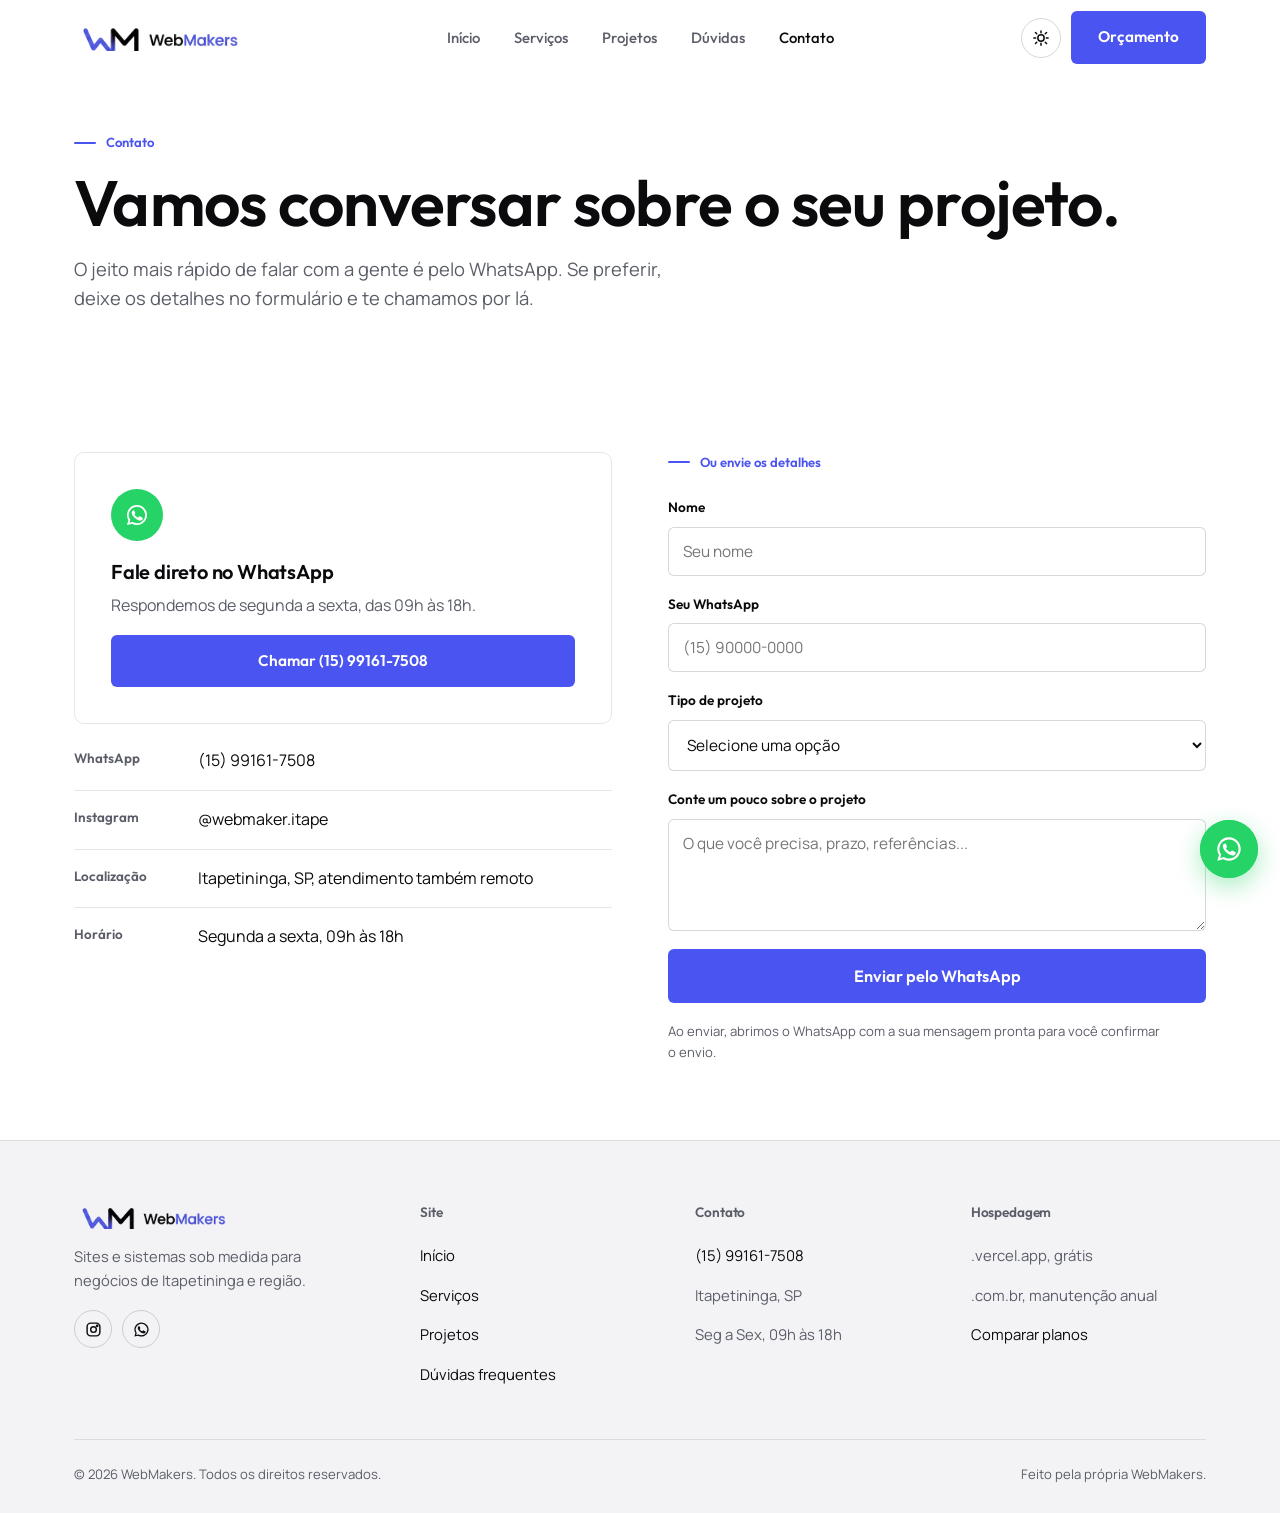
==== contato.html @ ed1ba47e "Upload do site, feito pelo vs code" ====
<!doctype html>
<html lang="pt-BR" data-theme="light">
<head>
<meta charset="UTF-8">
<meta name="viewport" content="width=device-width, initial-scale=1.0">
<title>WebMakers | Contato</title>
<meta name="description" content="Fale com a WebMakers pelo WhatsApp (15) 99161-7508 ou envie os detalhes do seu projeto pelo formulário.">
<link rel="icon" href="assets/favicon-32.png" sizes="32x32" type="image/png">
<link rel="icon" href="assets/favicon-192.png" sizes="192x192" type="image/png">
<link rel="apple-touch-icon" href="assets/apple-touch-icon.png">
<link rel="preconnect" href="https://fonts.googleapis.com">
<link rel="preconnect" href="https://fonts.gstatic.com" crossorigin>
<link href="https://fonts.googleapis.com/css2?family=Outfit:wght@500;600;700&family=Manrope:wght@400;500;600;700&display=swap" rel="stylesheet">
<link rel="stylesheet" href="css/style.css">
</head>
<body>

<header class="site-header">
  <div class="container">
    <a href="index.html" class="brand" aria-label="Página inicial da WebMakers">
      <img class="logo-light" src="assets/logo-light.png" alt="WebMakers">
      <img class="logo-dark" src="assets/logo-dark.png" alt="WebMakers">
    </a>

    <nav class="nav-desktop" aria-label="Navegação principal">
      <a href="index.html">Início</a>
      <a href="servicos.html">Serviços</a>
      <a href="projetos.html">Projetos</a>
      <a href="faq.html">Dúvidas</a>
      <a href="contato.html" aria-current="page">Contato</a>
    </nav>

    <div class="header-actions">
      <button class="theme-toggle" type="button" aria-label="Alternar tema claro/escuro" aria-pressed="false">
        <svg class="icon-sun" viewBox="0 0 24 24" fill="none" stroke="currentColor" stroke-width="2" stroke-linecap="round"><circle cx="12" cy="12" r="4.2"/><path d="M12 2.5v2.4M12 19.1v2.4M4.6 4.6l1.7 1.7M17.7 17.7l1.7 1.7M2.5 12h2.4M19.1 12h2.4M4.6 19.4l1.7-1.7M17.7 6.3l1.7-1.7"/></svg>
        <svg class="icon-moon" viewBox="0 0 24 24" fill="none" stroke="currentColor" stroke-width="2" stroke-linecap="round" stroke-linejoin="round"><path d="M20 14.5A8.5 8.5 0 1 1 9.5 4a6.8 6.8 0 0 0 10.5 10.5z"/></svg>
      </button>
      <a href="contato.html" class="btn btn-primary">Orçamento</a>
      <button class="nav-toggle" type="button" aria-label="Abrir menu" aria-expanded="false">
        <span></span><span></span><span></span>
      </button>
    </div>
  </div>
</header>

<nav class="mobile-nav" aria-label="Navegação móvel">
  <a href="index.html">Início</a>
  <a href="servicos.html">Serviços</a>
  <a href="projetos.html">Projetos</a>
  <a href="faq.html">Dúvidas</a>
  <a href="contato.html">Contato</a>
  <a href="https://wa.me/5515991617508" class="btn btn-primary btn-block" target="_blank" rel="noopener">Falar no WhatsApp</a>
</nav>

<main id="conteudo">

  <section class="page-hero">
    <div class="container">
      <p class="eyebrow">Contato</p>
      <h1>Vamos conversar sobre o seu projeto.</h1>
      <p class="lede">O jeito mais rápido de falar com a gente é pelo WhatsApp. Se preferir, deixe os detalhes no formulário e te chamamos por lá.</p>
    </div>
  </section>

  <section class="section--tight">
    <div class="container">
      <div class="contact-grid">

        <div>
          <div class="whatsapp-card">
            <div class="wa-icon">
              <svg width="24" height="24" viewBox="0 0 24 24" fill="currentColor"><path d="M12 2a10 10 0 0 0-8.6 15.1L2 22l5.1-1.3A10 10 0 1 0 12 2zm0 18.2a8.2 8.2 0 0 1-4.2-1.1l-.3-.2-3 .8.8-2.9-.2-.3A8.2 8.2 0 1 1 12 20.2zm4.5-6.1c-.2-.1-1.5-.7-1.7-.8-.2-.1-.4-.1-.6.1-.2.2-.7.8-.8 1-.2.2-.3.2-.5.1-.2-.1-1-.4-2-1.2-.7-.6-1.2-1.4-1.4-1.6-.1-.2 0-.4.1-.5.1-.1.2-.3.4-.4.1-.2.2-.3.2-.5.1-.2 0-.4 0-.5 0-.1-.6-1.5-.8-2-.2-.5-.4-.4-.6-.4h-.5c-.2 0-.5.1-.7.3-.2.2-.9.9-.9 2.2s1 2.6 1.1 2.7c.1.2 2 3 4.7 4.2.7.3 1.2.5 1.6.6.7.2 1.3.2 1.8.1.5-.1 1.5-.6 1.7-1.2.2-.6.2-1.1.2-1.2-.1-.1-.3-.2-.5-.3z"/></svg>
            </div>
            <h3>Fale direto no WhatsApp</h3>
            <p>Respondemos de segunda a sexta, das 09h às 18h.</p>
            <a href="https://wa.me/5515991617508?text=Ol%C3%A1%2C%20vim%20pelo%20site%20e%20quero%20um%20or%C3%A7amento" class="btn btn-primary btn-block" target="_blank" rel="noopener">Chamar (15) 99161-7508</a>
          </div>

          <div style="margin-top:8px;">
            <div class="contact-detail">
              <span class="label">WhatsApp</span>
              <span class="value"><a href="https://wa.me/5515991617508" target="_blank" rel="noopener">(15) 99161-7508</a></span>
            </div>
            <div class="contact-detail">
              <span class="label">Instagram</span>
              <span class="value"><a href="https://www.instagram.com/webmaker.itape/" target="_blank" rel="noopener">@webmaker.itape</a></span>
            </div>
            <div class="contact-detail">
              <span class="label">Localização</span>
              <span class="value">Itapetininga, SP, atendimento também remoto</span>
            </div>
            <div class="contact-detail">
              <span class="label">Horário</span>
              <span class="value">Segunda a sexta, 09h às 18h</span>
            </div>
          </div>
        </div>

        <form class="contact-form" id="contactForm">
          <p class="eyebrow" style="margin-bottom:6px;">Ou envie os detalhes</p>
          <div class="field">
            <label for="name">Nome</label>
            <input type="text" id="name" name="name" placeholder="Seu nome" required>
          </div>
          <div class="field">
            <label for="phone">Seu WhatsApp</label>
            <input type="tel" id="phone" name="phone" placeholder="(15) 90000-0000" required>
          </div>
          <div class="field">
            <label for="service">Tipo de projeto</label>
            <select id="service" name="service" required>
              <option value="" disabled selected>Selecione uma opção</option>
              <option>Site institucional</option>
              <option>Landing page</option>
              <option>Loja virtual</option>
              <option>Sistema sob medida</option>
              <option>Manutenção de site existente</option>
              <option>Ainda não sei</option>
            </select>
          </div>
          <div class="field">
            <label for="message">Conte um pouco sobre o projeto</label>
            <textarea id="message" name="message" rows="4" placeholder="O que você precisa, prazo, referências..."></textarea>
          </div>
          <button type="submit" class="btn btn-primary btn-lg btn-block">Enviar pelo WhatsApp</button>
          <p class="form-note">Ao enviar, abrimos o WhatsApp com a sua mensagem pronta para você confirmar o envio.</p>
        </form>

      </div>
    </div>
  </section>

</main>

<footer class="site-footer">
  <div class="container">
    <div class="footer-top">
      <div class="footer-brand">
        <img src="assets/logo-light.png" alt="WebMakers">
        <p>Sites e sistemas sob medida para negócios de Itapetininga e região.</p>
        <div class="footer-social">
          <a href="https://www.instagram.com/webmaker.itape/" target="_blank" rel="noopener" aria-label="Instagram da WebMakers">
            <svg width="17" height="17" viewBox="0 0 24 24" fill="none" stroke="currentColor" stroke-width="2"><rect x="3" y="3" width="18" height="18" rx="5"/><circle cx="12" cy="12" r="4"/><circle cx="17.2" cy="6.8" r="1"/></svg>
          </a>
          <a href="https://wa.me/5515991617508" target="_blank" rel="noopener" aria-label="WhatsApp da WebMakers">
            <svg width="17" height="17" viewBox="0 0 24 24" fill="currentColor"><path d="M12 2a10 10 0 0 0-8.6 15.1L2 22l5.1-1.3A10 10 0 1 0 12 2zm0 18.2a8.2 8.2 0 0 1-4.2-1.1l-.3-.2-3 .8.8-2.9-.2-.3A8.2 8.2 0 1 1 12 20.2zm4.5-6.1c-.2-.1-1.5-.7-1.7-.8-.2-.1-.4-.1-.6.1-.2.2-.7.8-.8 1-.2.2-.3.2-.5.1-.2-.1-1-.4-2-1.2-.7-.6-1.2-1.4-1.4-1.6-.1-.2 0-.4.1-.5.1-.1.2-.3.4-.4.1-.2.2-.3.2-.5.1-.2 0-.4 0-.5 0-.1-.6-1.5-.8-2-.2-.5-.4-.4-.6-.4h-.5c-.2 0-.5.1-.7.3-.2.2-.9.9-.9 2.2s1 2.6 1.1 2.7c.1.2 2 3 4.7 4.2.7.3 1.2.5 1.6.6.7.2 1.3.2 1.8.1.5-.1 1.5-.6 1.7-1.2.2-.6.2-1.1.2-1.2-.1-.1-.3-.2-.5-.3z"/></svg>
          </a>
        </div>
      </div>

      <div class="footer-col">
        <h4>Site</h4>
        <ul>
          <li><a href="index.html">Início</a></li>
          <li><a href="servicos.html">Serviços</a></li>
          <li><a href="projetos.html">Projetos</a></li>
          <li><a href="faq.html">Dúvidas frequentes</a></li>
        </ul>
      </div>

      <div class="footer-col">
        <h4>Contato</h4>
        <ul>
          <li><a href="https://wa.me/5515991617508" target="_blank" rel="noopener">(15) 99161-7508</a></li>
          <li><span class="muted">Itapetininga, SP</span></li>
          <li><span class="muted">Seg a Sex, 09h às 18h</span></li>
        </ul>
      </div>

      <div class="footer-col">
        <h4>Hospedagem</h4>
        <ul>
          <li><span class="muted">.vercel.app, grátis</span></li>
          <li><span class="muted">.com.br, manutenção anual</span></li>
          <li><a href="servicos.html">Comparar planos</a></li>
        </ul>
      </div>
    </div>

    <div class="footer-bottom">
      <span>© <span data-year>2026</span> WebMakers. Todos os direitos reservados.</span>
      <span>Feito pela própria WebMakers.</span>
    </div>
  </div>
</footer>

<a class="wa-float" href="https://wa.me/5515991617508?text=Ol%C3%A1%2C%20vim%20pelo%20site%20e%20quero%20um%20or%C3%A7amento" target="_blank" rel="noopener" aria-label="Falar no WhatsApp">
  <svg viewBox="0 0 24 24" fill="currentColor"><path d="M12 2a10 10 0 0 0-8.6 15.1L2 22l5.1-1.3A10 10 0 1 0 12 2zm0 18.2a8.2 8.2 0 0 1-4.2-1.1l-.3-.2-3 .8.8-2.9-.2-.3A8.2 8.2 0 1 1 12 20.2zm4.5-6.1c-.2-.1-1.5-.7-1.7-.8-.2-.1-.4-.1-.6.1-.2.2-.7.8-.8 1-.2.2-.3.2-.5.1-.2-.1-1-.4-2-1.2-.7-.6-1.2-1.4-1.4-1.6-.1-.2 0-.4.1-.5.1-.1.2-.3.4-.4.1-.2.2-.3.2-.5.1-.2 0-.4 0-.5 0-.1-.6-1.5-.8-2-.2-.5-.4-.4-.6-.4h-.5c-.2 0-.5.1-.7.3-.2.2-.9.9-.9 2.2s1 2.6 1.1 2.7c.1.2 2 3 4.7 4.2.7.3 1.2.5 1.6.6.7.2 1.3.2 1.8.1.5-.1 1.5-.6 1.7-1.2.2-.6.2-1.1.2-1.2-.1-.1-.3-.2-.5-.3z"/></svg>
</a>

<script src="js/main.js"></script>
<script>
  (function () {
    var form = document.getElementById("contactForm");
    if (!form) return;
    form.addEventListener("submit", function (e) {
      e.preventDefault();
      var name = document.getElementById("name").value.trim();
      var phone = document.getElementById("phone").value.trim();
      var service = document.getElementById("service").value.trim();
      var message = document.getElementById("message").value.trim();

      var lines = [
        "Olá! Vim pelo site da WebMakers.",
        "Nome: " + name,
        "WhatsApp: " + phone,
        "Tipo de projeto: " + service
      ];
      if (message) lines.push("Detalhes: " + message);

      var text = encodeURIComponent(lines.join("\n"));
      window.open("https://wa.me/5515991617508?text=" + text, "_blank", "noopener");
    });
  })();
</script>
</body>
</html>
---- css/style.css ----
/* =========================================================
   WebMakers — design tokens
   ========================================================= */
:root{
  /* brand */
  --blue: #4A54F1;
  --blue-deep: #2A2FB8;
  --blue-soft: #E8E9FD;

  /* light theme surfaces */
  --paper: #FFFFFF;
  --cloud: #F3F3F6;
  --cloud-2: #E9E9EE;
  --ink: #0B0B0E;
  --slate: #5B5E68;
  --line: rgba(11,11,14,0.10);
  --line-strong: rgba(11,11,14,0.16);
  --shadow: 0 1px 2px rgba(11,11,14,0.04);

  /* type */
  --font-display: "Outfit", "Segoe UI", sans-serif;
  --font-body: "Manrope", "Segoe UI", sans-serif;

  /* layout */
  --maxw: 1180px;
  --pad: 24px;
  --header-h: 76px;
  --radius-s: 6px;
  --radius-m: 10px;
  --ease: cubic-bezier(.22,.61,.36,1);
}

html[data-theme="dark"]{
  --paper: #0B0B0E;
  --cloud: #131318;
  --cloud-2: #1B1B22;
  --ink: #F3F3F6;
  --slate: #9A9DA8;
  --line: rgba(255,255,255,0.10);
  --line-strong: rgba(255,255,255,0.18);
  --shadow: 0 1px 2px rgba(0,0,0,0.4);
  --blue-soft: rgba(74,84,241,0.16);
}

*, *::before, *::after{ box-sizing: border-box; }
html{ scroll-behavior: smooth; }
@media (prefers-reduced-motion: reduce){
  html{ scroll-behavior: auto; }
  *, *::before, *::after{ animation-duration: 0.001ms !important; animation-iteration-count: 1 !important; transition-duration: 0.001ms !important; }
}

body{
  margin: 0;
  background: var(--paper);
  color: var(--ink);
  font-family: var(--font-body);
  font-size: 16px;
  line-height: 1.6;
  -webkit-font-smoothing: antialiased;
  transition: background .25s var(--ease), color .25s var(--ease);
}

h1,h2,h3,h4{
  font-family: var(--font-display);
  font-weight: 600;
  line-height: 1.12;
  letter-spacing: -0.01em;
  margin: 0 0 .5em;
  color: var(--ink);
}
h1{ font-size: clamp(2.4rem, 5vw, 4rem); font-weight: 600; }
h2{ font-size: clamp(1.7rem, 3.2vw, 2.5rem); }
h3{ font-size: 1.25rem; }
p{ margin: 0 0 1em; color: var(--slate); max-width: 62ch; }
a{ color: inherit; text-decoration: none; }
img{ max-width: 100%; display: block; }
ul{ margin:0; padding:0; list-style:none; }
button{ font-family: inherit; }

::selection{ background: var(--blue); color: #fff; }

:focus-visible{
  outline: 2px solid var(--blue);
  outline-offset: 3px;
}

.container{
  max-width: var(--maxw);
  margin: 0 auto;
  padding: 0 var(--pad);
}

.section{
  padding: 96px 0;
  border-bottom: 1px solid var(--line);
}
.section--tight{ padding: 64px 0; }
.section--cloud{ background: var(--cloud); }
.section:last-of-type{ border-bottom: none; }

.eyebrow{
  font-family: var(--font-display);
  font-size: .82rem;
  font-weight: 600;
  color: var(--blue);
  margin: 0 0 14px;
  display: flex;
  align-items: center;
  gap: 10px;
}
.eyebrow::before{
  content: "";
  width: 22px; height: 2px;
  background: var(--blue);
  display: inline-block;
  border-radius: 2px;
}

.lede{ font-size: 1.15rem; max-width: 54ch; }

/* buttons */
.btn{
  display: inline-flex;
  align-items: center;
  justify-content: center;
  gap: 8px;
  padding: 13px 26px;
  border-radius: var(--radius-s);
  font-family: var(--font-display);
  font-weight: 600;
  font-size: .96rem;
  border: 1px solid transparent;
  cursor: pointer;
  transition: transform .15s var(--ease), background .2s var(--ease), border-color .2s var(--ease), color .2s var(--ease);
  white-space: nowrap;
}
.btn:active{ transform: translateY(1px); }
.btn-primary{ background: var(--blue); color: #fff; }
.btn-primary:hover{ background: var(--blue-deep); }
.btn-outline{ background: transparent; color: var(--ink); border-color: var(--line-strong); }
.btn-outline:hover{ border-color: var(--blue); color: var(--blue); }
.btn-ghost{ background: transparent; color: var(--ink); padding: 13px 6px; }
.btn-ghost:hover{ color: var(--blue); }
.btn-block{ width: 100%; }
.btn-lg{ padding: 16px 32px; font-size: 1.02rem; }

/* =========================================================
   Header
   ========================================================= */
.site-header{
  position: fixed;
  top: 0; left: 0; right: 0;
  z-index: 500;
  height: var(--header-h);
  display: flex;
  align-items: center;
  background: color-mix(in srgb, var(--paper) 82%, transparent);
  backdrop-filter: blur(14px) saturate(1.4);
  -webkit-backdrop-filter: blur(14px) saturate(1.4);
  border-bottom: 1px solid transparent;
  transition: border-color .25s var(--ease), background .25s var(--ease);
}
.site-header.is-scrolled{ border-bottom-color: var(--line); }

.site-header .container{
  display: flex;
  align-items: center;
  justify-content: space-between;
  gap: 20px;
  width: 100%;
}

.brand{ display: flex; align-items: center; }
.brand img{ height: 26px; width: auto; }
.brand .logo-dark{ display: none; }
html[data-theme="dark"] .brand .logo-light{ display: none; }
html[data-theme="dark"] .brand .logo-dark{ display: block; }

.nav-desktop{
  display: flex;
  align-items: center;
  gap: 6px;
}
.nav-desktop a{
  font-family: var(--font-display);
  font-weight: 500;
  font-size: .93rem;
  color: var(--slate);
  padding: 9px 14px;
  border-radius: var(--radius-s);
  transition: color .2s var(--ease), background .2s var(--ease);
}
.nav-desktop a:hover{ color: var(--ink); background: var(--cloud); }
.nav-desktop a[aria-current="page"]{ color: var(--ink); }

.header-actions{ display: flex; align-items: center; gap: 10px; }

.theme-toggle{
  width: 40px; height: 40px;
  border-radius: 50%;
  border: 1px solid var(--line-strong);
  background: transparent;
  display: flex; align-items: center; justify-content: center;
  cursor: pointer;
  color: var(--ink);
  position: relative;
  flex-shrink: 0;
}
.theme-toggle:hover{ border-color: var(--blue); color: var(--blue); }
.theme-toggle svg{ width: 18px; height: 18px; position:absolute; transition: opacity .2s var(--ease), transform .3s var(--ease); }
.theme-toggle .icon-sun{ opacity: 1; transform: rotate(0deg); }
.theme-toggle .icon-moon{ opacity: 0; transform: rotate(-40deg); }
html[data-theme="dark"] .theme-toggle .icon-sun{ opacity: 0; transform: rotate(40deg); }
html[data-theme="dark"] .theme-toggle .icon-moon{ opacity: 1; transform: rotate(0deg); }

.nav-toggle{
  display: none;
  width: 40px; height: 40px;
  border-radius: 50%;
  border: 1px solid var(--line-strong);
  background: transparent;
  align-items: center; justify-content: center;
  cursor: pointer;
  color: var(--ink);
  flex-direction: column;
  gap: 4px;
}
.nav-toggle span{ width: 16px; height: 2px; background: currentColor; border-radius: 2px; transition: transform .25s var(--ease), opacity .2s var(--ease); }
.nav-toggle.is-open span:nth-child(1){ transform: translateY(6px) rotate(45deg); }
.nav-toggle.is-open span:nth-child(2){ opacity: 0; }
.nav-toggle.is-open span:nth-child(3){ transform: translateY(-6px) rotate(-45deg); }

.mobile-nav{
  position: fixed;
  top: var(--header-h); left: 0; right: 0; bottom: 0;
  background: var(--paper);
  z-index: 400;
  padding: 24px var(--pad) 40px;
  display: flex;
  flex-direction: column;
  gap: 4px;
  transform: translateY(-8px);
  opacity: 0;
  pointer-events: none;
  transition: opacity .2s var(--ease), transform .25s var(--ease);
  overflow-y: auto;
}
.mobile-nav.is-open{ opacity: 1; transform: translateY(0); pointer-events: auto; }
.mobile-nav a{
  font-family: var(--font-display);
  font-size: 1.3rem;
  font-weight: 600;
  padding: 14px 4px;
  border-bottom: 1px solid var(--line);
  color: var(--ink);
}
.mobile-nav .btn{ margin-top: 20px; }

body.nav-open{ overflow: hidden; }

/* =========================================================
   Zigzag / pulse motif
   ========================================================= */
.pulse-rule{
  width: 100%;
  height: 28px;
  display: block;
  color: var(--line-strong);
  overflow: hidden;
}
.pulse-rule path{ stroke: currentColor; }

.mark{ display: inline-flex; }
.mark svg{ display:block; }

/* =========================================================
   Hero (always dark: the brand's signature moment, independent
   of the light/dark toggle, matching WebMakers' own brand board)
   ========================================================= */
.hero{
  --hero-bg: #06060a;
  --hero-ink: #f5f5fa;
  --hero-slate: rgba(245,245,250,0.68);
  padding: calc(var(--header-h) + 64px) 0 76px;
  position: relative;
  overflow: hidden;
  background: var(--hero-bg);
  color: var(--hero-ink);
  isolation: isolate;
}
.hero::before{
  content: "";
  position: absolute;
  inset: 0;
  z-index: 1;
  pointer-events: none;
  background: linear-gradient(115deg, rgba(6,6,10,0.94) 0%, rgba(6,6,10,0.8) 42%, rgba(6,6,10,0.52) 100%);
}
.hero .container{ position: relative; z-index: 2; }
.hero-inner{
  display: flex;
  align-items: center;
  justify-content: space-between;
  gap: 40px;
}
.hero-copy{ max-width: 620px; }
.hero .eyebrow{ color: #9aa2ff; }
.hero .eyebrow::before{ background: #9aa2ff; }
.hero-heading{ display: flex; align-items: stretch; gap: 18px; margin-bottom: 22px; }
.hero-rule{ width: 3px; flex-shrink: 0; background: var(--blue); border-radius: 3px; }
.hero h1{ color: var(--hero-ink); margin: 0; }
.hero .lede{ color: var(--hero-slate); margin-bottom: 32px; max-width: 52ch; }
.hero-ctas{ display: flex; gap: 14px; flex-wrap: wrap; }
.hero .btn-outline{ color: var(--hero-ink); border-color: rgba(245,245,250,0.28); }
.hero .btn-outline:hover{ border-color: #9aa2ff; color: #9aa2ff; }

.hero-decor{ position: absolute; inset: 0; z-index: 2; pointer-events: none; }
.dot-grid{
  position: absolute;
  width: 62px; height: 46px;
  background-image: radial-gradient(currentColor 1.4px, transparent 1.4px);
  background-size: 13px 13px;
  color: #6d78ff;
  opacity: .55;
}
.dot-grid--tl{ top: 26px; left: 0; }
.hero-tagline-vertical{
  position: absolute;
  right: 6px;
  top: 50%;
  transform: translateY(-50%);
  writing-mode: vertical-rl;
  text-orientation: mixed;
  font-family: var(--font-display);
  font-size: .72rem;
  font-weight: 600;
  letter-spacing: .18em;
  color: rgba(245,245,250,0.32);
}

.hero-badge{ flex-shrink: 0; }
.hero-badge-circle{
  width: 220px; height: 220px;
  border-radius: 50%;
  background: #fff;
  display: flex;
  align-items: center;
  justify-content: center;
  box-shadow: 0 0 70px rgba(74,84,241,0.35);
}
.hero-badge-circle img{ width: 62%; height: auto; }

/* interactive particle network background, reused on any .network-bg element */
.network-bg{ position: relative; }
.network-canvas{
  position: absolute;
  inset: 0;
  z-index: 0;
  display: block;
  pointer-events: none;
}
.cta-band.network-bg > *{ position: relative; z-index: 1; }

.stat-row{
  display: grid;
  grid-template-columns: repeat(4,1fr);
  gap: 0;
  border-top: 1px solid var(--line);
  border-bottom: 1px solid var(--line);
}
.stat{
  padding: 28px var(--pad);
  border-left: 1px solid var(--line);
  text-align: left;
}
.stat:first-child{ border-left: none; padding-left: 0; }
.stat b{
  display: block;
  font-family: var(--font-display);
  font-size: 2rem;
  color: var(--ink);
  font-weight: 600;
}
.stat span{ font-size: .88rem; color: var(--slate); }

/* =========================================================
   Section headers
   ========================================================= */
.section-head{
  display: flex;
  justify-content: space-between;
  align-items: flex-end;
  gap: 24px;
  margin-bottom: 48px;
}
.section-head .lede{ margin: 0; }

/* =========================================================
   Services list (signal list, not cards)
   ========================================================= */
.signal-list{ border-top: 1px solid var(--line); }
.signal-item{
  display: grid;
  grid-template-columns: 64px 1.1fr 1.4fr;
  gap: 32px;
  padding: 32px 0;
  border-bottom: 1px solid var(--line);
  align-items: start;
}
.signal-item .idx{
  font-family: var(--font-display);
  font-size: .95rem;
  color: var(--blue);
  font-weight: 600;
  padding-top: 4px;
}
.signal-item h3{ margin-bottom: 8px; }
.signal-item p{ margin: 0; max-width: 56ch; }
.signal-item .tags{ display:flex; flex-wrap:wrap; gap:8px; margin-top:14px; }
.signal-item .tags span{
  font-size: .78rem;
  padding: 5px 10px;
  border: 1px solid var(--line-strong);
  border-radius: 100px;
  color: var(--slate);
}

/* =========================================================
   Project showcase (browser mockup cards)
   ========================================================= */
.project-grid{
  display: grid;
  grid-template-columns: 1fr 1fr;
  gap: 28px;
}
.project-card{
  border: 1px solid var(--line);
  border-radius: var(--radius-m);
  overflow: hidden;
  display: flex;
  flex-direction: column;
  transition: border-color .2s var(--ease);
}
.project-card:hover{ border-color: var(--line-strong); }

.browser-chrome{
  padding: 12px 16px;
  display: flex;
  align-items: center;
  gap: 8px;
  border-bottom: 1px solid var(--line);
  background: var(--cloud);
}
.browser-chrome .dots{ display:flex; gap: 6px; }
.browser-chrome .dots span{ width: 9px; height: 9px; border-radius: 50%; background: var(--line-strong); }
.browser-chrome .url{
  flex: 1;
  font-size: .78rem;
  color: var(--slate);
  background: var(--paper);
  border: 1px solid var(--line);
  border-radius: 100px;
  padding: 5px 14px;
  text-align: center;
  font-family: var(--font-body);
}

.project-preview{
  aspect-ratio: 16/10;
  position: relative;
  display: flex;
  align-items: center;
  justify-content: center;
  overflow: hidden;
}
.project-preview .preview-label{
  position: relative;
  z-index: 2;
  text-align: center;
  padding: 0 10%;
}
.project-preview .preview-label .kicker{
  font-family: var(--font-display);
  font-size: .78rem;
  font-weight: 600;
  letter-spacing: .06em;
  text-transform: uppercase;
  margin-bottom: 10px;
  opacity: .85;
}
.project-preview .preview-label h4{
  font-family: var(--font-display);
  font-weight: 600;
  font-size: 1.6rem;
  margin: 0;
}

.preview--daxy{ background: radial-gradient(120% 140% at 20% 10%, #1c1030 0%, #0a0714 55%, #050308 100%); color: #f2ecff; }
.preview--daxy .kicker{ color: #b79bff; }
.preview--daxy::after{
  content:"";
  position:absolute; inset:0;
  background-image: repeating-linear-gradient(0deg, rgba(255,255,255,.04) 0px, rgba(255,255,255,.04) 1px, transparent 1px, transparent 3px);
  mix-blend-mode: overlay;
}

.preview--futebol{ background: linear-gradient(155deg, #16210f 0%, #0c1108 60%, #060903 100%); color: #f4e9c8; }
.preview--futebol .kicker{ color: #c9a227; }

.project-body{ padding: 22px 24px 26px; }
.project-body h3{ margin-bottom: 6px; }
.project-body p{ margin-bottom: 14px; }
.project-link{
  display: inline-flex;
  align-items: center;
  gap: 8px;
  font-family: var(--font-display);
  font-weight: 600;
  font-size: .92rem;
  color: var(--blue);
}
.project-link:hover{ color: var(--blue-deep); }

/* =========================================================
   Process steps
   ========================================================= */
.steps{
  display: grid;
  grid-template-columns: repeat(4, 1fr);
  gap: 0;
}
.step{
  padding: 0 24px 0 0;
  border-left: 1px solid var(--line);
  padding-left: 24px;
}
.step:first-child{ border-left: none; padding-left: 0; }
.step .idx{ font-family: var(--font-display); color: var(--blue); font-weight: 600; margin-bottom: 14px; display:block; }
.step h3{ font-size: 1.1rem; margin-bottom: 8px; }

/* =========================================================
   Domain / hosting options panels
   ========================================================= */
.plan-grid{
  display: grid;
  grid-template-columns: 1fr 1fr;
  gap: 24px;
}
.plan-card{
  border: 1px solid var(--line);
  border-radius: var(--radius-m);
  padding: 32px;
  display: flex;
  flex-direction: column;
}
.plan-card.is-featured{ border-color: var(--blue); position: relative; }
.plan-card .plan-tag{
  font-family: var(--font-display);
  font-size: .78rem;
  font-weight: 600;
  color: var(--blue);
  margin-bottom: 10px;
}
.plan-card .plan-domain{
  font-family: var(--font-display);
  font-size: 1.5rem;
  font-weight: 600;
  margin-bottom: 4px;
}
.plan-card .plan-price{ color: var(--slate); margin-bottom: 20px; font-size: .95rem; }
.plan-card ul{ margin-bottom: 24px; flex: 1; }
.plan-card li{
  display: flex;
  gap: 10px;
  padding: 9px 0;
  border-top: 1px solid var(--line);
  font-size: .93rem;
  color: var(--ink);
}
.plan-card li:first-child{ border-top: none; }
.plan-card li svg{ flex-shrink: 0; margin-top: 3px; color: var(--blue); }

/* =========================================================
   Pricing table (site type tiers)
   ========================================================= */
.price-grid{
  display: grid;
  grid-template-columns: repeat(3, 1fr);
  gap: 24px;
}
.price-card{
  border: 1px solid var(--line);
  border-radius: var(--radius-m);
  padding: 32px;
  display: flex;
  flex-direction: column;
}
.price-card.is-recommended{ border-color: var(--blue); }
.price-card .price-tag{
  font-family: var(--font-display);
  font-size: .78rem;
  font-weight: 600;
  color: var(--blue);
  margin-bottom: 14px;
}
.price-card h3{ margin-bottom: 10px; }
.price-card .price-value{
  font-family: var(--font-display);
  font-size: 2.1rem;
  font-weight: 700;
  color: var(--ink);
  margin-bottom: 4px;
}
.price-card .price-value span{
  font-size: .95rem;
  font-weight: 500;
  color: var(--slate);
}
.price-card > p{ font-size: .93rem; margin-bottom: 20px; }
.price-card ul{ margin-bottom: 24px; flex: 1; }
.price-card li{
  display: flex;
  gap: 10px;
  padding: 9px 0;
  border-top: 1px solid var(--line);
  font-size: .9rem;
  color: var(--ink);
}
.price-card li:first-child{ border-top: none; }
.price-card li svg{ flex-shrink: 0; margin-top: 3px; color: var(--blue); }

/* =========================================================
   CTA band
   ========================================================= */
.cta-band{
  background: var(--ink);
  color: var(--paper);
  border-radius: var(--radius-m);
  padding: 56px;
  display: flex;
  align-items: center;
  justify-content: space-between;
  gap: 32px;
  flex-wrap: wrap;
}
.cta-band h2{ color: var(--paper); margin: 0; }
.cta-band p{ color: color-mix(in srgb, var(--paper) 65%, transparent); margin: 8px 0 0; }
.cta-band .btn-primary{ background: var(--blue); }
html[data-theme="dark"] .cta-band{ background: var(--cloud); border: 1px solid var(--line-strong); }

/* =========================================================
   FAQ accordion
   ========================================================= */
.faq-list{ border-top: 1px solid var(--line); max-width: 780px; }
.faq-item{ border-bottom: 1px solid var(--line); }
.faq-q{
  width: 100%;
  display: flex;
  align-items: center;
  justify-content: space-between;
  gap: 20px;
  background: none;
  border: none;
  text-align: left;
  padding: 24px 0;
  cursor: pointer;
  font-family: var(--font-display);
  font-size: 1.05rem;
  font-weight: 600;
  color: var(--ink);
}
.faq-q .plus{
  position: relative;
  width: 20px; height: 20px;
  flex-shrink: 0;
}
.faq-q .plus::before, .faq-q .plus::after{
  content: "";
  position: absolute;
  background: var(--ink);
  transition: transform .25s var(--ease), opacity .25s var(--ease);
}
.faq-q .plus::before{ width: 100%; height: 2px; top: 9px; left: 0; }
.faq-q .plus::after{ width: 2px; height: 100%; top: 0; left: 9px; }
.faq-item.is-open .plus::after{ transform: rotate(90deg); opacity: 0; }
.faq-item.is-open .faq-q{ color: var(--blue); }
.faq-item.is-open .plus::before{ background: var(--blue); }

.faq-a{
  max-height: 0;
  overflow: hidden;
  transition: max-height .3s var(--ease);
}
.faq-a p{ padding-bottom: 24px; margin: 0; max-width: 68ch; }

/* =========================================================
   Contact page
   ========================================================= */
.contact-grid{
  display: grid;
  grid-template-columns: 1fr 1fr;
  gap: 56px;
  align-items: start;
}
.whatsapp-card{
  border: 1px solid var(--line);
  border-radius: var(--radius-m);
  padding: 36px;
}
.whatsapp-card .wa-icon{
  width: 52px; height: 52px;
  border-radius: 50%;
  background: #25D366;
  display: flex; align-items:center; justify-content:center;
  color: #fff;
  margin-bottom: 20px;
}
.contact-detail{ display: flex; gap: 14px; padding: 16px 0; border-top: 1px solid var(--line); }
.contact-detail:first-of-type{ border-top: none; }
.contact-detail .label{ font-family: var(--font-display); font-weight: 600; font-size: .84rem; color: var(--slate); min-width: 110px; }
.contact-detail .value{ color: var(--ink); }

.contact-form{ display: flex; flex-direction: column; gap: 18px; }
.field{ display: flex; flex-direction: column; gap: 8px; }
.field label{ font-family: var(--font-display); font-size: .85rem; font-weight: 600; color: var(--ink); }
.field input, .field select, .field textarea{
  font-family: var(--font-body);
  font-size: .96rem;
  padding: 13px 14px;
  border-radius: var(--radius-s);
  border: 1px solid var(--line-strong);
  background: var(--paper);
  color: var(--ink);
  resize: vertical;
}
.field input:focus, .field select:focus, .field textarea:focus{ outline: none; border-color: var(--blue); }
.form-note{ font-size: .82rem; color: var(--slate); }

/* =========================================================
   Footer (inspired by 90+3: brand + columns + payment/hosting info)
   ========================================================= */
.site-footer{
  background: var(--cloud);
  border-top: 1px solid var(--line);
  padding: 64px 0 28px;
}
.footer-top{
  display: grid;
  grid-template-columns: 1.3fr 1fr 1fr 1fr;
  gap: 40px;
  padding-bottom: 44px;
  border-bottom: 1px solid var(--line);
}
.footer-brand img{ height: 24px; width: auto; margin-bottom: 16px; }
.footer-brand p{ font-size: .92rem; max-width: 32ch; }
.footer-social{ display: flex; gap: 10px; margin-top: 18px; }
.footer-social a{
  width: 38px; height: 38px;
  border-radius: 50%;
  border: 1px solid var(--line-strong);
  display: flex; align-items:center; justify-content:center;
  color: var(--ink);
  transition: border-color .2s var(--ease), color .2s var(--ease);
}
.footer-social a:hover{ border-color: var(--blue); color: var(--blue); }

.footer-col h4{
  font-family: var(--font-display);
  font-size: .85rem;
  font-weight: 600;
  color: var(--slate);
  margin-bottom: 16px;
}
.footer-col li{ padding: 7px 0; }
.footer-col a{ font-size: .93rem; color: var(--ink); }
.footer-col a:hover{ color: var(--blue); }
.footer-col .muted{ color: var(--slate); font-size: .93rem; }

.footer-bottom{
  display: flex;
  justify-content: space-between;
  align-items: center;
  gap: 16px;
  flex-wrap: wrap;
  padding-top: 24px;
  font-size: .82rem;
  color: var(--slate);
}

/* =========================================================
   Floating WhatsApp button (inspired by 90+3)
   ========================================================= */
.wa-float{
  position: fixed;
  right: 22px;
  bottom: 22px;
  z-index: 600;
  width: 58px; height: 58px;
  border-radius: 50%;
  background: #25D366;
  color: #fff;
  display: flex;
  align-items: center;
  justify-content: center;
  box-shadow: 0 8px 24px rgba(37,211,102,0.4);
  transition: transform .2s var(--ease);
}
.wa-float:hover{ transform: scale(1.06); }
.wa-float::before{
  content: "";
  position: absolute;
  inset: 0;
  border-radius: 50%;
  background: #25D366;
  animation: wa-pulse 2.4s var(--ease) infinite;
  z-index: -1;
}
@keyframes wa-pulse{
  0%{ transform: scale(1); opacity: .55; }
  100%{ transform: scale(1.9); opacity: 0; }
}
.wa-float svg{ width: 28px; height: 28px; }

/* =========================================================
   Page hero (secondary pages)
   ========================================================= */
.page-hero{
  padding: calc(var(--header-h) + 56px) 0 56px;
}
.page-hero .eyebrow{ justify-content: flex-start; }
.page-hero h1{ margin-bottom: 16px; }

/* =========================================================
   Utilities
   ========================================================= */
.text-center{ text-align: center; }
.mx-auto{ margin-left:auto; margin-right:auto; }
.mt-0{ margin-top:0; }

/* =========================================================
   Responsive
   ========================================================= */
@media (max-width: 980px){
  .hero-badge{ display: none; }
  .hero-tagline-vertical{ display: none; }
  .stat-row{ grid-template-columns: repeat(2,1fr); }
  .stat:nth-child(3){ border-left: none; padding-left: 0; }
  .stat:nth-child(1), .stat:nth-child(2){ border-bottom: 1px solid var(--line); padding-bottom: 24px; }
  .stat:nth-child(3), .stat:nth-child(4){ padding-top: 24px; }
  .project-grid{ grid-template-columns: 1fr; }
  .plan-grid{ grid-template-columns: 1fr; }
  .price-grid{ grid-template-columns: 1fr; }
  .steps{ grid-template-columns: repeat(2,1fr); row-gap: 32px; }
  .step:nth-child(2){ border-left: 1px solid var(--line); padding-left: 24px; }
  .step:nth-child(3){ border-left: none; padding-left: 0; }
  .footer-top{ grid-template-columns: 1fr 1fr; row-gap: 32px; }
  .contact-grid{ grid-template-columns: 1fr; }
  .signal-item{ grid-template-columns: 1fr; gap: 8px; }
  .signal-item .idx{ padding-top: 0; }
}

@media (max-width: 720px){
  .nav-desktop{ display: none; }
  .nav-toggle{ display: flex; }
  .section{ padding: 64px 0; }
  .cta-band{ padding: 36px 28px; flex-direction: column; align-items: flex-start; }
  .footer-top{ grid-template-columns: 1fr; }
  .steps{ grid-template-columns: 1fr; }
  .step{ border-left: none !important; padding-left: 0 !important; border-top: 1px solid var(--line); padding-top: 24px; }
  .step:first-child{ border-top: none; padding-top:0; }
  .section-head{ flex-direction: column; align-items: flex-start; }
}

@media (max-width: 480px){
  :root{ --pad: 18px; }
  .btn-lg{ padding: 14px 24px; width: 100%; }
  .hero-ctas .btn{ width: 100%; }
  .wa-float{ width: 52px; height: 52px; right: 16px; bottom: 16px; }
}
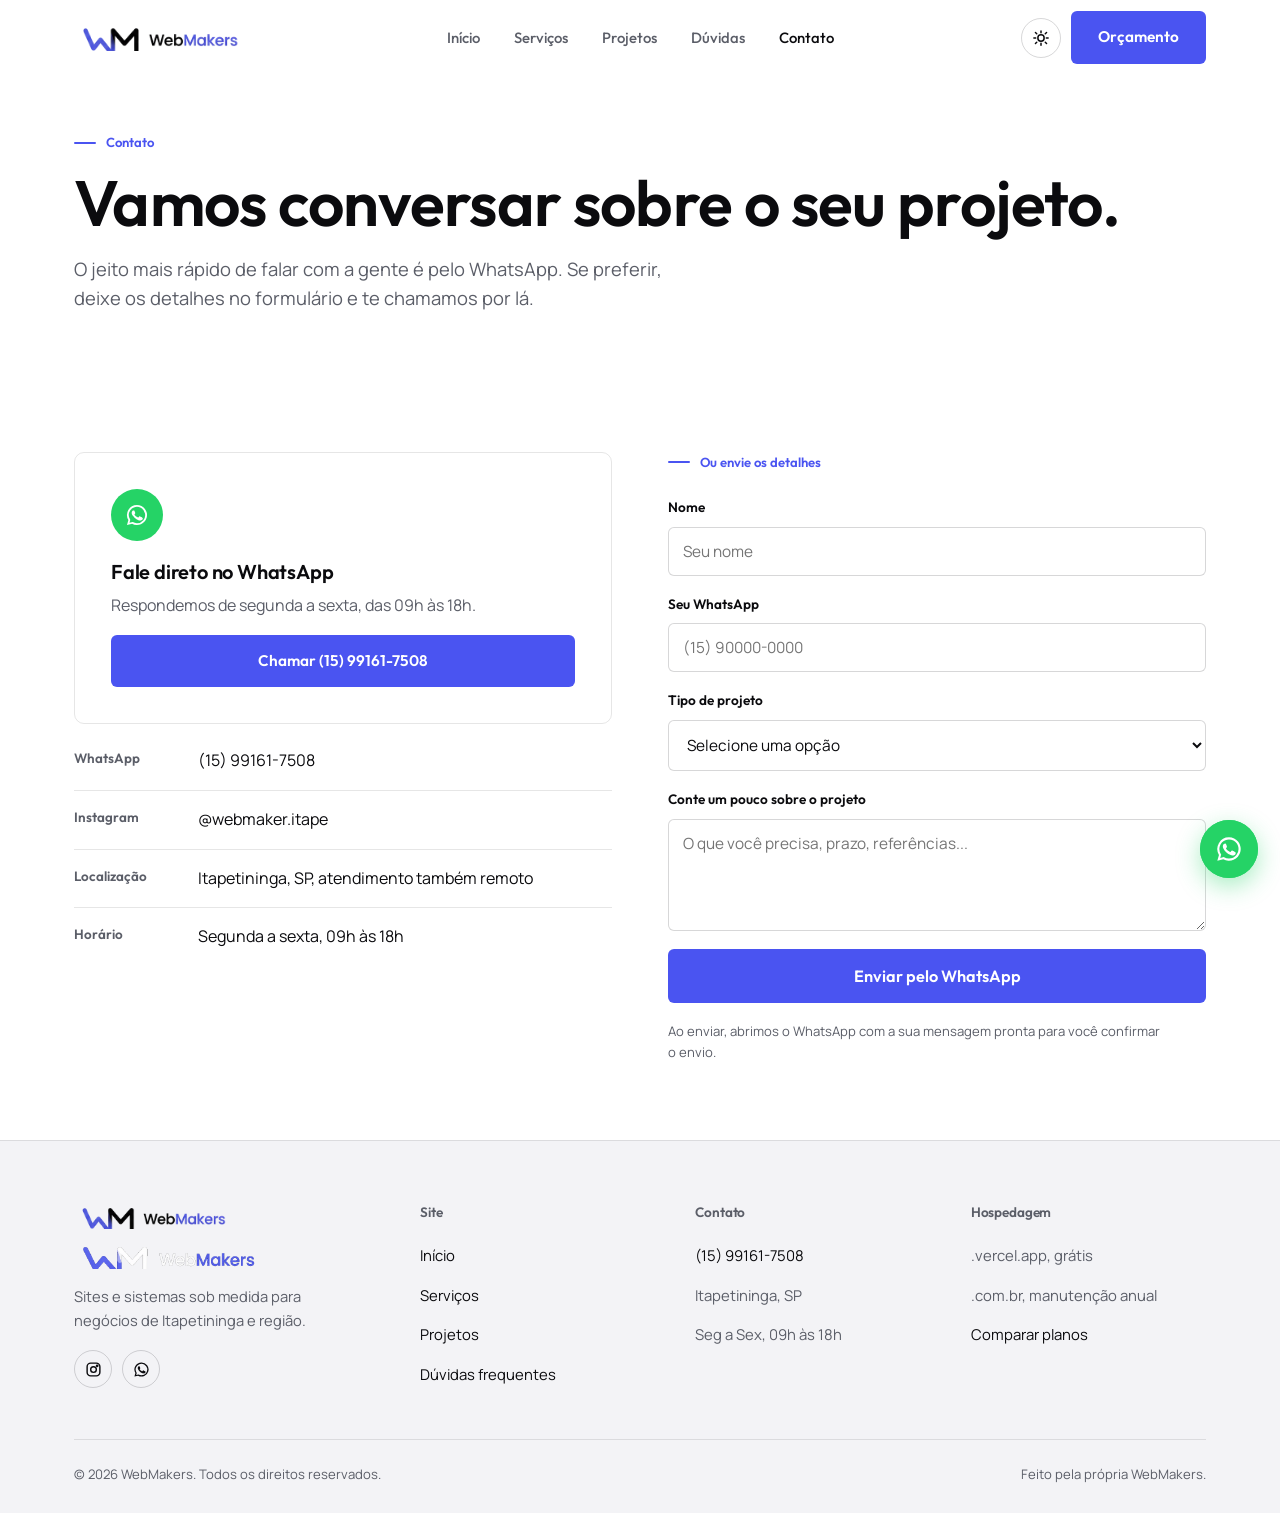
==== commit e7a3b574: "Add dark logo image to footer" ====
--- a/contato.html
+++ b/contato.html
@@ -136,7 +136,8 @@
   <div class="container">
     <div class="footer-top">
       <div class="footer-brand">
-        <img src="assets/logo-light.png" alt="WebMakers">
+        <img class="logo-light" src="assets/logo-light.png" alt="WebMakers">
+        <img class="logo-dark" src="assets/logo-dark.png" alt="WebMakers">
         <p>Sites e sistemas sob medida para negócios de Itapetininga e região.</p>
         <div class="footer-social">
           <a href="https://www.instagram.com/webmaker.itape/" target="_blank" rel="noopener" aria-label="Instagram da WebMakers">
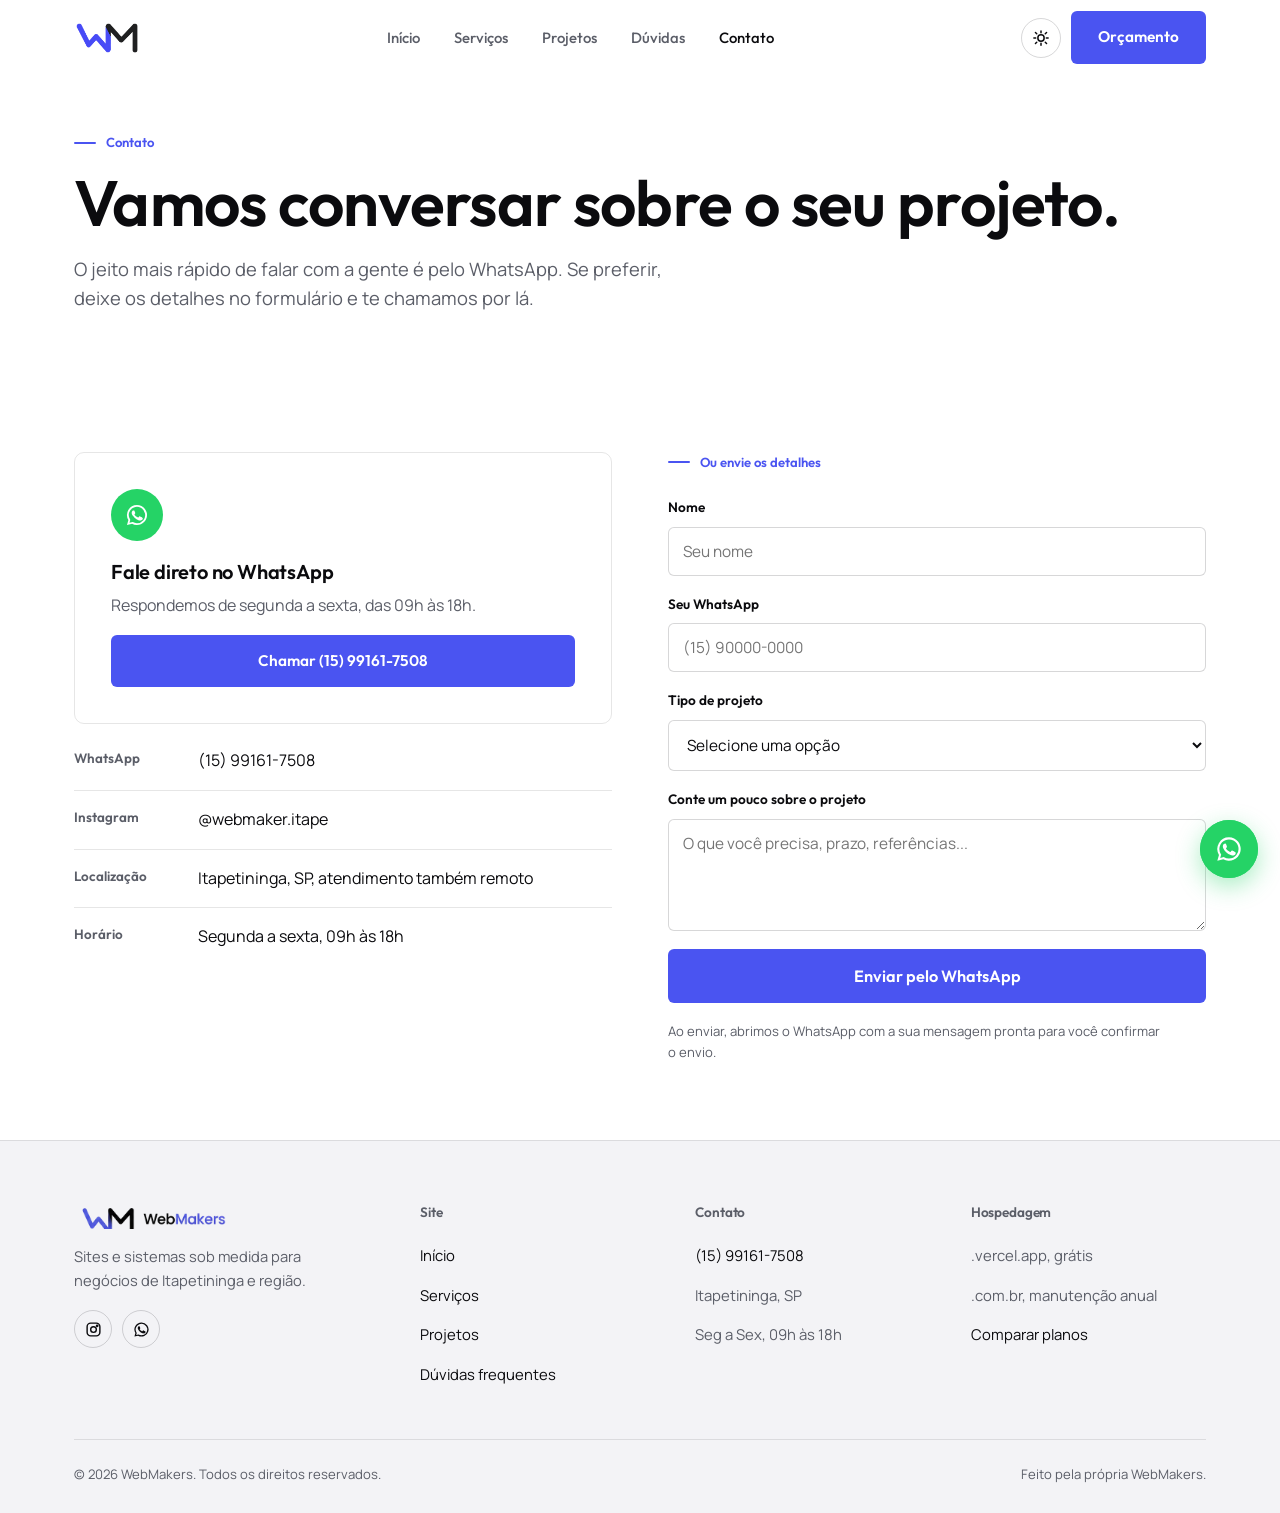
==== commit acd5cdc8: "Update contato.html" ====
--- a/contato.html
+++ b/contato.html
@@ -18,8 +18,8 @@
 <header class="site-header">
   <div class="container">
     <a href="index.html" class="brand" aria-label="Página inicial da WebMakers">
-      <img class="logo-light" src="assets/logo-light.png" alt="WebMakers">
-      <img class="logo-dark" src="assets/logo-dark.png" alt="WebMakers">
+      <img class="mark-light" src="assets/icon-mark.png" alt="WebMakers">
+      <img class="mark-dark" src="assets/icon-mark-dark.png" alt="WebMakers">
     </a>
 
     <nav class="nav-desktop" aria-label="Navegação principal">
--- a/css/style.css
+++ b/css/style.css
@@ -43,7 +43,8 @@
 }
 
 *, *::before, *::after{ box-sizing: border-box; }
-html{ scroll-behavior: smooth; }
+html{ scroll-behavior: smooth; overscroll-behavior-y: none; }
+body{ overscroll-behavior-y: none; }
 @media (prefers-reduced-motion: reduce){
   html{ scroll-behavior: auto; }
   *, *::before, *::after{ animation-duration: 0.001ms !important; animation-iteration-count: 1 !important; transition-duration: 0.001ms !important; }
@@ -172,9 +173,21 @@
 
 .brand{ display: flex; align-items: center; }
 .brand img{ height: 26px; width: auto; }
-.brand .logo-dark{ display: none; }
-html[data-theme="dark"] .brand .logo-light{ display: none; }
-html[data-theme="dark"] .brand .logo-dark{ display: block; }
+
+/* Theme-aware logo swap — used in the header brand AND the footer brand.
+   Any element can drop in an .logo-light + .logo-dark pair and the right
+   one will show automatically for the active theme. */
+.logo-dark{ display: none; }
+html[data-theme="dark"] .logo-light{ display: none; }
+html[data-theme="dark"] .logo-dark{display: block; }
+
+/* Minimalist mark (icon only, no wordmark) used in the fixed header.
+   Same light/dark swap pattern as the full logo above. */
+.brand .mark-light,
+.brand .mark-dark{ height: 34px; width: auto; }
+.mark-dark{ display: none; }
+html[data-theme="dark"] .mark-light{ display: none; }
+html[data-theme="dark"] .mark-dark{ display: block; }
 
 .nav-desktop{
   display: flex;
@@ -359,29 +372,7 @@
   display: block;
   pointer-events: none;
 }
-.cta-band.network-bg > *{ position: relative; z-index: 1; }
-
-.stat-row{
-  display: grid;
-  grid-template-columns: repeat(4,1fr);
-  gap: 0;
-  border-top: 1px solid var(--line);
-  border-bottom: 1px solid var(--line);
-}
-.stat{
-  padding: 28px var(--pad);
-  border-left: 1px solid var(--line);
-  text-align: left;
-}
-.stat:first-child{ border-left: none; padding-left: 0; }
-.stat b{
-  display: block;
-  font-family: var(--font-display);
-  font-size: 2rem;
-  color: var(--ink);
-  font-weight: 600;
-}
-.stat span{ font-size: .88rem; color: var(--slate); }
+.cta-band.network-bg > *:not(.network-canvas){ position: relative; z-index: 1; }
 
 /* =========================================================
    Section headers
@@ -416,13 +407,26 @@
 }
 .signal-item h3{ margin-bottom: 8px; }
 .signal-item p{ margin: 0; max-width: 56ch; }
-.signal-item .tags{ display:flex; flex-wrap:wrap; gap:8px; margin-top:14px; }
+.signal-item .tags{ display:flex; flex-wrap:wrap; gap:10px; margin-top:16px; }
 .signal-item .tags span{
-  font-size: .78rem;
-  padding: 5px 10px;
-  border: 1px solid var(--line-strong);
+  display: inline-flex;
+  align-items: center;
+  gap: 7px;
+  font-family: var(--font-display);
+  font-size: .8rem;
+  font-weight: 600;
+  white-space: nowrap;
+  padding: 7px 14px 7px 12px;
   border-radius: 100px;
-  color: var(--slate);
+  background: var(--blue-soft);
+  color: var(--blue);
+}
+.signal-item .tags span::before{
+  content: "";
+  width: 5px; height: 5px;
+  border-radius: 50%;
+  background: var(--blue);
+  flex-shrink: 0;
 }
 
 /* =========================================================
@@ -472,6 +476,16 @@
   align-items: center;
   justify-content: center;
   overflow: hidden;
+  transition: transform .5s var(--ease);
+}
+.project-card:hover .project-preview{ transform: scale(1.035); }
+
+.project-preview::before{
+  content: "";
+  position: absolute;
+  inset: 0;
+  background: radial-gradient(120% 90% at 50% 115%, rgba(255,255,255,0.14), transparent 60%);
+  pointer-events: none;
 }
 .project-preview .preview-label{
   position: relative;
@@ -479,6 +493,17 @@
   text-align: center;
   padding: 0 10%;
 }
+.project-preview .preview-icon{
+  width: 46px; height: 46px;
+  margin: 0 auto 16px;
+  border-radius: 50%;
+  display: flex;
+  align-items: center;
+  justify-content: center;
+  background: rgba(255,255,255,0.08);
+  border: 1px solid rgba(255,255,255,0.18);
+}
+.project-preview .preview-icon svg{ width: 21px; height: 21px; }
 .project-preview .preview-label .kicker{
   font-family: var(--font-display);
   font-size: .78rem;
@@ -497,6 +522,7 @@
 
 .preview--daxy{ background: radial-gradient(120% 140% at 20% 10%, #1c1030 0%, #0a0714 55%, #050308 100%); color: #f2ecff; }
 .preview--daxy .kicker{ color: #b79bff; }
+.preview--daxy .preview-icon{ color: #cdb8ff; }
 .preview--daxy::after{
   content:"";
   position:absolute; inset:0;
@@ -506,6 +532,13 @@
 
 .preview--futebol{ background: linear-gradient(155deg, #16210f 0%, #0c1108 60%, #060903 100%); color: #f4e9c8; }
 .preview--futebol .kicker{ color: #c9a227; }
+.preview--futebol .preview-icon{ color: #d9b95c; }
+.preview--futebol::after{
+  content:"";
+  position:absolute; inset:0;
+  background-image: repeating-linear-gradient(90deg, rgba(255,255,255,.035) 0px, rgba(255,255,255,.035) 1px, transparent 1px, transparent 4px);
+  mix-blend-mode: overlay;
+}
 
 .project-body{ padding: 22px 24px 26px; }
 .project-body h3{ margin-bottom: 6px; }
@@ -630,23 +663,49 @@
 .price-card li svg{ flex-shrink: 0; margin-top: 3px; color: var(--blue); }
 
 /* =========================================================
-   CTA band
+   CTA band — a fixed blue-brand moment (like .hero, it doesn't
+   flip with the light/dark toggle, so it always looks intentional)
    ========================================================= */
 .cta-band{
-  background: var(--ink);
-  color: var(--paper);
-  border-radius: var(--radius-m);
-  padding: 56px;
+  position: relative;
+  isolation: isolate;
+  overflow: hidden;
+  background: linear-gradient(135deg, var(--blue) 0%, var(--blue-deep) 100%);
+  color: #fff;
+  border-radius: 20px;
+  padding: 60px 64px;
   display: flex;
   align-items: center;
   justify-content: space-between;
   gap: 32px;
   flex-wrap: wrap;
-}
-.cta-band h2{ color: var(--paper); margin: 0; }
-.cta-band p{ color: color-mix(in srgb, var(--paper) 65%, transparent); margin: 8px 0 0; }
-.cta-band .btn-primary{ background: var(--blue); }
-html[data-theme="dark"] .cta-band{ background: var(--cloud); border: 1px solid var(--line-strong); }
+  box-shadow: 0 24px 60px -24px rgba(42,47,184,0.55);
+}
+.cta-band::before,
+.cta-band::after{
+  content: "";
+  position: absolute;
+  border-radius: 50%;
+  pointer-events: none;
+}
+.cta-band::before{
+  width: 380px; height: 380px;
+  top: -180px; right: -80px;
+  background: radial-gradient(circle, rgba(255,255,255,0.16) 0%, transparent 70%);
+}
+.cta-band::after{
+  width: 260px; height: 260px;
+  bottom: -160px; left: 8%;
+  background: radial-gradient(circle, rgba(255,255,255,0.10) 0%, transparent 70%);
+}
+.cta-band h2{ color: #fff; margin: 0; }
+.cta-band p{ color: rgba(255,255,255,0.78); margin: 8px 0 0; }
+.cta-band .btn-primary{ background: #fff; color: var(--blue-deep); }
+.cta-band .btn-primary:hover{ background: rgba(255,255,255,0.88); }
+
+@media (max-width: 720px){
+  .cta-band{ padding: 40px 32px; flex-direction: column; align-items: flex-start; border-radius: 16px; }
+}
 
 /* =========================================================
    FAQ accordion
@@ -843,10 +902,6 @@
 @media (max-width: 980px){
   .hero-badge{ display: none; }
   .hero-tagline-vertical{ display: none; }
-  .stat-row{ grid-template-columns: repeat(2,1fr); }
-  .stat:nth-child(3){ border-left: none; padding-left: 0; }
-  .stat:nth-child(1), .stat:nth-child(2){ border-bottom: 1px solid var(--line); padding-bottom: 24px; }
-  .stat:nth-child(3), .stat:nth-child(4){ padding-top: 24px; }
   .project-grid{ grid-template-columns: 1fr; }
   .plan-grid{ grid-template-columns: 1fr; }
   .price-grid{ grid-template-columns: 1fr; }
@@ -863,12 +918,21 @@
   .nav-desktop{ display: none; }
   .nav-toggle{ display: flex; }
   .section{ padding: 64px 0; }
-  .cta-band{ padding: 36px 28px; flex-direction: column; align-items: flex-start; }
   .footer-top{ grid-template-columns: 1fr; }
   .steps{ grid-template-columns: 1fr; }
   .step{ border-left: none !important; padding-left: 0 !important; border-top: 1px solid var(--line); padding-top: 24px; }
   .step:first-child{ border-top: none; padding-top:0; }
   .section-head{ flex-direction: column; align-items: flex-start; }
+
+  /* backdrop-filter on a fixed header is a known source of GPU
+     compositing glitches (ghosted/smeared frames while scrolling)
+     on Android Chrome. Drop the blur on small screens and use a
+     near-opaque background instead — same visual effect, no glitch. */
+  .site-header{
+    backdrop-filter: none;
+    -webkit-backdrop-filter: none;
+    background: color-mix(in srgb, var(--paper) 97%, transparent);
+  }
 }
 
 @media (max-width: 480px){
@@ -876,4 +940,5 @@
   .btn-lg{ padding: 14px 24px; width: 100%; }
   .hero-ctas .btn{ width: 100%; }
   .wa-float{ width: 52px; height: 52px; right: 16px; bottom: 16px; }
-}
+  .whatsapp-card .btn-block{ width: calc(100% - 80px); }
+}
